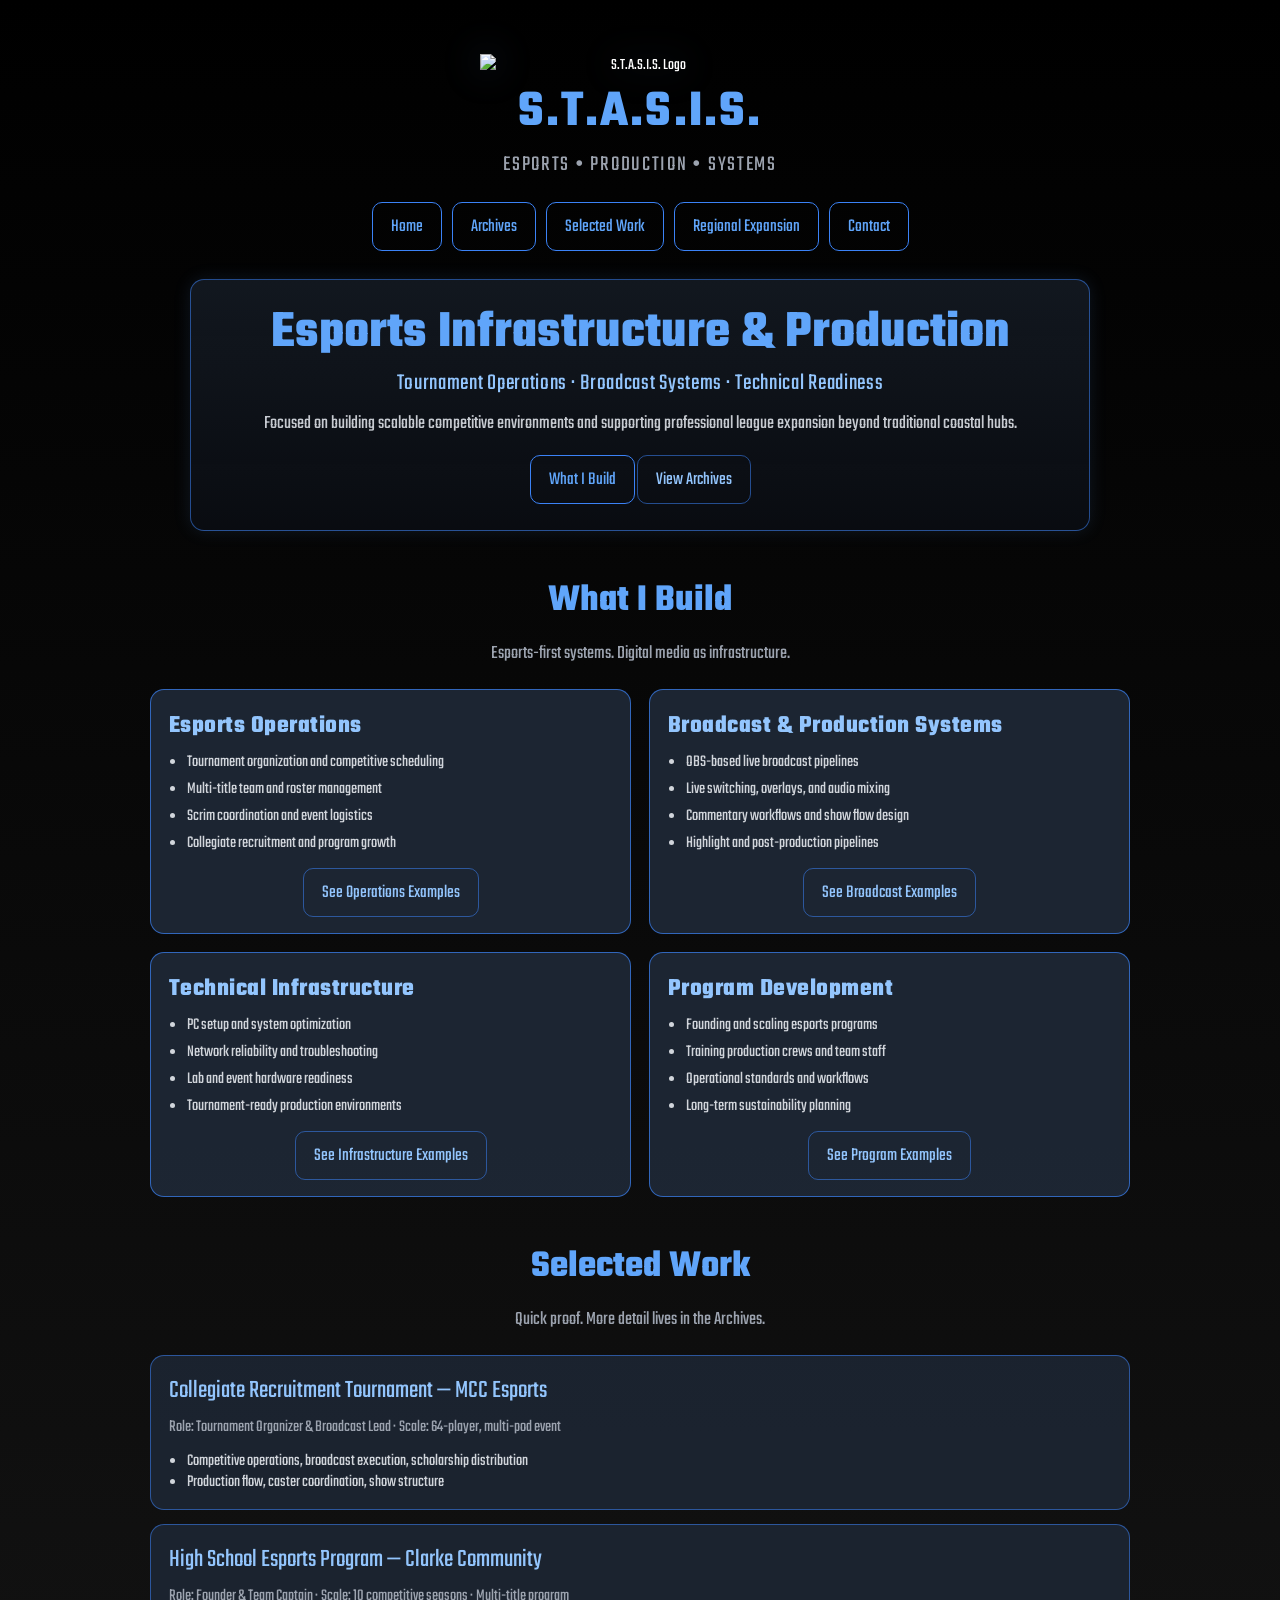
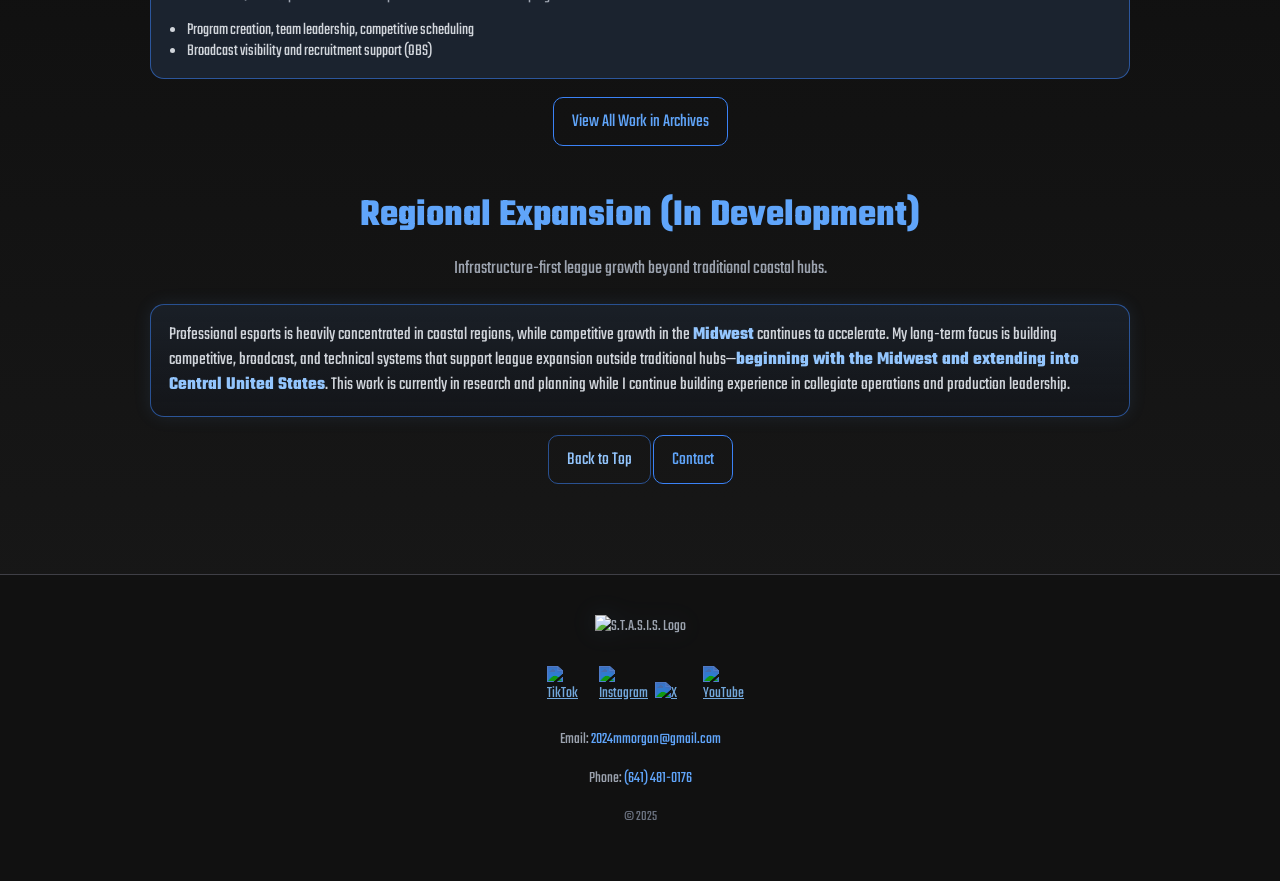
==== index.html @ 469e4b83 "Update index.html Fixed wording error with 'Central United States'" ====
<!DOCTYPE html>
<html lang="en">
<head>
  <meta charset="UTF-8" />
  <meta name="viewport" content="width=device-width, initial-scale=1.0" />
  <title>S.T.A.S.I.S. Portfolio</title>
  <link rel="preconnect" href="https://fonts.googleapis.com">
  <link rel="preconnect" href="https://fonts.gstatic.com" crossorigin>
  <link href="https://fonts.googleapis.com/css2?family=Teko:wght@300..700&display=swap" rel="stylesheet">
  <style>
    :root{
      --primary:#60a5fa;
      --accent:#3b82f6;
      --highlight:#93c5fd;
      --text:#d1d5db;
      --muted:#9ca3af;
      --panel:#1f2937;
      --panel2:#111827;
      --border:#3b82f6;
      --bg1:#000000;
      --bg2:#1a1a1a;
      --shadow: 0 0 20px rgba(96,165,250,.35);
    }
    *{box-sizing:border-box;}
    body{
      margin:0;
      padding:0;
      font-family:'Teko', sans-serif;
      background: linear-gradient(to bottom, var(--bg1), var(--bg2));
      color:white;
      text-align:center;
    }
    .container{
      padding: 44px 20px 20px;
      max-width: 1100px;
      margin: 0 auto;
    }
    header{
      display:flex;
      flex-direction:column;
      align-items:center;
      gap: 10px;
      margin-bottom: 10px;
    }
    .logo-img{
      width: min(320px, 80vw);
      height:auto;
      margin-top: 10px;
      filter: drop-shadow(0 0 18px rgba(96,165,250,.25));
    }
    .site-name{
      font-size: 3.25rem;
      color: var(--primary);
      margin: 0;
      letter-spacing: .04em;
      line-height: 1;
    }
    .site-tagline{
      color: var(--muted);
      text-transform: uppercase;
      font-size: 1.35rem;
      margin: 0;
      letter-spacing: .08em;
    }

    nav{
      margin: 22px 0 10px;
      display:flex;
      flex-wrap:wrap;
      justify-content:center;
      gap: 10px;
    }
    .button{
      background: transparent;
      border: 1px solid var(--border);
      color: var(--primary);
      padding: 10px 18px;
      cursor: pointer;
      border-radius: 10px;
      font-size: 1.15rem;
      text-decoration:none;
      display:inline-block;
      transition: transform .15s ease, box-shadow .25s ease, background .25s ease, color .25s ease;
      user-select:none;
    }
    .button:hover{
      background: var(--accent);
      color: white;
      box-shadow: var(--shadow);
      transform: translateY(-1px);
    }
    .button.secondary{
      border-color: rgba(59,130,246,.55);
      color: var(--highlight);
    }

    .hero{
      margin: 28px auto 10px;
      max-width: 900px;
      padding: 26px 18px;
      border-radius: 14px;
      background: linear-gradient(180deg, rgba(31,41,55,.55), rgba(17,24,39,.35));
      border: 1px solid rgba(59,130,246,.55);
      box-shadow: 0 0 18px rgba(96,165,250,.12);
    }
    .hero h1{
      font-size: 3.3rem;
      color: var(--primary);
      margin: 0 0 6px;
      line-height: 1.05;
    }
    .hero .subline{
      font-size: 1.45rem;
      color: var(--highlight);
      margin: 0 0 10px;
      letter-spacing: .03em;
    }
    .hero .focus{
      font-size: 1.2rem;
      color: var(--text);
      margin: 0;
      opacity: .95;
    }

    section{
      text-align:left;
      margin: 42px auto 0;
      max-width: 980px;
    }
    .section-title{
      text-align:center;
      font-size: 2.4rem;
      color: var(--primary);
      margin: 0 0 12px;
    }
    .section-desc{
      text-align:center;
      color: var(--muted);
      font-size: 1.2rem;
      margin: 0 0 22px;
    }

    .grid{
      display:grid;
      grid-template-columns: repeat(12, 1fr);
      gap: 18px;
    }
    .card{
      background-color: rgba(31,41,55,.92);
      border: 1px solid rgba(59,130,246,.7);
      padding: 18px 18px 16px;
      border-radius: 14px;
      transition: box-shadow .25s ease, transform .15s ease;
      box-shadow: 0 0 0 rgba(96,165,250,0);
    }
    .card:hover{
      box-shadow: var(--shadow);
      transform: translateY(-1px);
    }
    .card h3{
      margin: 0 0 8px;
      color: var(--highlight);
      font-size: 1.55rem;
      letter-spacing: .02em;
    }
    .card ul{
      margin: 0;
      padding-left: 18px;
      color: var(--text);
      font-size: 1.05rem;
      line-height: 1.25;
    }
    .card li{ margin: 6px 0; }
    .card .card-actions{
      margin-top: 14px;
      text-align:center;
    }

    /* Layout spans */
    .span-6{ grid-column: span 6; }
    .span-12{ grid-column: span 12; }

    .work-list{
      display:flex;
      flex-direction:column;
      gap: 14px;
    }
    .work-item{
      background: rgba(31,41,55,.8);
      border: 1px solid rgba(59,130,246,.55);
      border-radius: 14px;
      padding: 16px 18px;
      display:flex;
      flex-direction:column;
      gap: 6px;
    }
    .work-item .title{
      font-size: 1.6rem;
      color: var(--highlight);
      margin: 0;
    }
    .work-item .meta{
      color: var(--muted);
      font-size: 1.05rem;
      margin: 0;
    }
    .work-item .bullets{
      margin: 6px 0 0;
      padding-left: 18px;
      color: var(--text);
      font-size: 1.05rem;
      line-height: 1.25;
    }
    .callout{
      background: linear-gradient(180deg, rgba(31,41,55,.55), rgba(17,24,39,.25));
      border: 1px solid rgba(59,130,246,.55);
      border-radius: 14px;
      padding: 18px 18px;
      color: var(--text);
      box-shadow: 0 0 18px rgba(96,165,250,.10);
    }
    .callout strong{ color: var(--highlight); }

    .section-actions{
      text-align:center;
      margin-top: 18px;
    }

    footer{
      margin-top: 70px;
      padding: 40px 20px;
      background-color: #111;
      color: var(--muted);
      font-size: 1rem;
      text-align: center;
      border-top: 1px solid #3f3f46;
    }
    .footer-logo{
      max-width: 150px;
      margin: 0 auto 10px;
      filter: drop-shadow(0 0 12px rgba(96,165,250,.12));
    }
    .social-icons{
      margin: 18px 0 10px;
    }
    .social-icons a{
      margin: 0 10px;
      display:inline-block;
      width: 30px;
      height: 30px;
      filter: invert(59%) sepia(18%) saturate(1632%) hue-rotate(179deg) brightness(92%) contrast(86%);
    }
    .social-icons img{ width:100%; height:auto; }
    .contact-info{
      margin-top: 6px;
      color: var(--muted);
    }
    .contact-info a{
      color: var(--primary);
      text-decoration: none;
    }
    .contact-info a:hover{ text-decoration: underline; }
    .footer-note{
      font-size: .9rem;
      color: #6b7280;
      margin-top: 10px;
    }

    @media (max-width: 860px){
      .span-6{ grid-column: span 12; }
      .hero h1{ font-size: 2.7rem; }
      .site-name{ font-size: 2.8rem; }
    }
  </style>
</head>

<body>
  <div class="container">
    <header>
      <img src="logo.png" alt="S.T.A.S.I.S. Logo" class="logo-img">
      <h1 class="site-name">S.T.A.S.I.S.</h1>
      <p class="site-tagline">Esports • Production • Systems</p>
    </header>

    <nav>
      <a href="index.html" class="button">Home</a>
      <a href="archives.html" class="button">Archives</a>
      <a href="selected-work.html" class="button">Selected Work</a>
      <a href="regional-expansion.html" class="button">Regional Expansion</a>
      <a href="contact.html" class="button">Contact</a>
    </nav>

    <div class="hero" id="top">
      <h1>Esports Infrastructure &amp; Production</h1>
      <p class="subline">Tournament Operations · Broadcast Systems · Technical Readiness</p>
      <p class="focus">Focused on building scalable competitive environments and supporting professional league expansion beyond traditional coastal hubs.</p>
      <div class="section-actions">
        <a class="button" href="#what-i-build">What I Build</a>
        <a class="button secondary" href="archives.html">View Archives</a>
      </div>
    </div>

    <!-- WHAT I BUILD -->
    <section id="what-i-build">
      <h2 class="section-title">What I Build</h2>
      <p class="section-desc">Esports-first systems. Digital media as infrastructure.</p>

      <div class="grid">
        <div class="card span-6" id="ops">
          <h3>Esports Operations</h3>
          <ul>
            <li>Tournament organization and competitive scheduling</li>
            <li>Multi-title team and roster management</li>
            <li>Scrim coordination and event logistics</li>
            <li>Collegiate recruitment and program growth</li>
          </ul>
          <div class="card-actions">
            <a class="button secondary" href="#selected-work">See Operations Examples</a>
          </div>
        </div>

        <div class="card span-6" id="broadcast">
          <h3>Broadcast &amp; Production Systems</h3>
          <ul>
            <li>OBS-based live broadcast pipelines</li>
            <li>Live switching, overlays, and audio mixing</li>
            <li>Commentary workflows and show flow design</li>
            <li>Highlight and post-production pipelines</li>
          </ul>
          <div class="card-actions">
            <a class="button secondary" href="#selected-work">See Broadcast Examples</a>
          </div>
        </div>

        <div class="card span-6" id="infra">
          <h3>Technical Infrastructure</h3>
          <ul>
            <li>PC setup and system optimization</li>
            <li>Network reliability and troubleshooting</li>
            <li>Lab and event hardware readiness</li>
            <li>Tournament-ready production environments</li>
          </ul>
          <div class="card-actions">
            <a class="button secondary" href="#selected-work">See Infrastructure Examples</a>
          </div>
        </div>

        <div class="card span-6" id="program">
          <h3>Program Development</h3>
          <ul>
            <li>Founding and scaling esports programs</li>
            <li>Training production crews and team staff</li>
            <li>Operational standards and workflows</li>
            <li>Long-term sustainability planning</li>
          </ul>
          <div class="card-actions">
            <a class="button secondary" href="#selected-work">See Program Examples</a>
          </div>
        </div>
      </div>
    </section>

    <!-- SELECTED WORK -->
    <section id="selected-work">
      <h2 class="section-title">Selected Work</h2>
      <p class="section-desc">Quick proof. More detail lives in the Archives.</p>

      <div class="work-list">
        <div class="work-item">
          <p class="title">Collegiate Recruitment Tournament — MCC Esports</p>
          <p class="meta">Role: Tournament Organizer &amp; Broadcast Lead · Scale: 64-player, multi-pod event</p>
          <ul class="bullets">
            <li>Competitive operations, broadcast execution, scholarship distribution</li>
            <li>Production flow, caster coordination, show structure</li>
          </ul>
        </div>

        <div class="work-item">
          <p class="title">High School Esports Program — Clarke Community</p>
          <p class="meta">Role: Founder &amp; Team Captain · Scale: 10 competitive seasons · Multi-title program</p>
          <ul class="bullets">
            <li>Program creation, team leadership, competitive scheduling</li>
            <li>Broadcast visibility and recruitment support (OBS)</li>
          </ul>
        </div>
      </div>

      <div class="section-actions">
        <a class="button" href="archives.html">View All Work in Archives</a>
      </div>
    </section>

    <!-- REGIONAL EXPANSION -->
    <section id="regional-expansion">
      <h2 class="section-title">Regional Expansion (In Development)</h2>
      <p class="section-desc">Infrastructure-first league growth beyond traditional coastal hubs.</p>

      <div class="callout">
        <p style="margin:0; font-size:1.15rem; line-height:1.35;">
          Professional esports is heavily concentrated in coastal regions, while competitive growth in the <strong>Midwest</strong> continues to accelerate.
          My long-term focus is building competitive, broadcast, and technical systems that support league expansion outside traditional hubs—<strong>beginning with the Midwest and extending into Central United States</strong>.
          This work is currently in research and planning while I continue building experience in collegiate operations and production leadership.
        </p>
      </div>

      <div class="section-actions">
        <a class="button secondary" href="#top">Back to Top</a>
        <a class="button" href="contact.html">Contact</a>
      </div>
    </section>
  </div>

  <footer>
    <img src="logo.png" alt="S.T.A.S.I.S. Logo" class="footer-logo">
    <div class="social-icons">
      <a href="https://www.tiktok.com/@stasiscreations"><img src="https://cdn.jsdelivr.net/gh/simple-icons/simple-icons/icons/tiktok.svg" alt="TikTok"></a>
      <a href="https://www.instagram.com/s.t.a.s.i.s.creations/"><img src="https://cdn.jsdelivr.net/gh/simple-icons/simple-icons/icons/instagram.svg" alt="Instagram"></a>
      <a href="https://x.com/STASISCreations"><img src="https://cdn.jsdelivr.net/gh/simple-icons/simple-icons/icons/x.svg" alt="X"></a>
      <a href="https://youtube.com/@s.t.a.s.i.s.creations?si=-Fs0fCCxNRzDaB8p"><img src="https://cdn.jsdelivr.net/gh/simple-icons/simple-icons/icons/youtube.svg" alt="YouTube"></a>
    </div>
    <div class="contact-info">
      <p>Email: <a href="mailto:2024mmorgan@gmail.com">2024mmorgan@gmail.com</a></p>
      <p>Phone: <a href="tel:+16414810176">(641) 481-0176</a></p>
    </div>
    <p class="footer-note">© 2025</p>
  </footer>
</body>
</html>
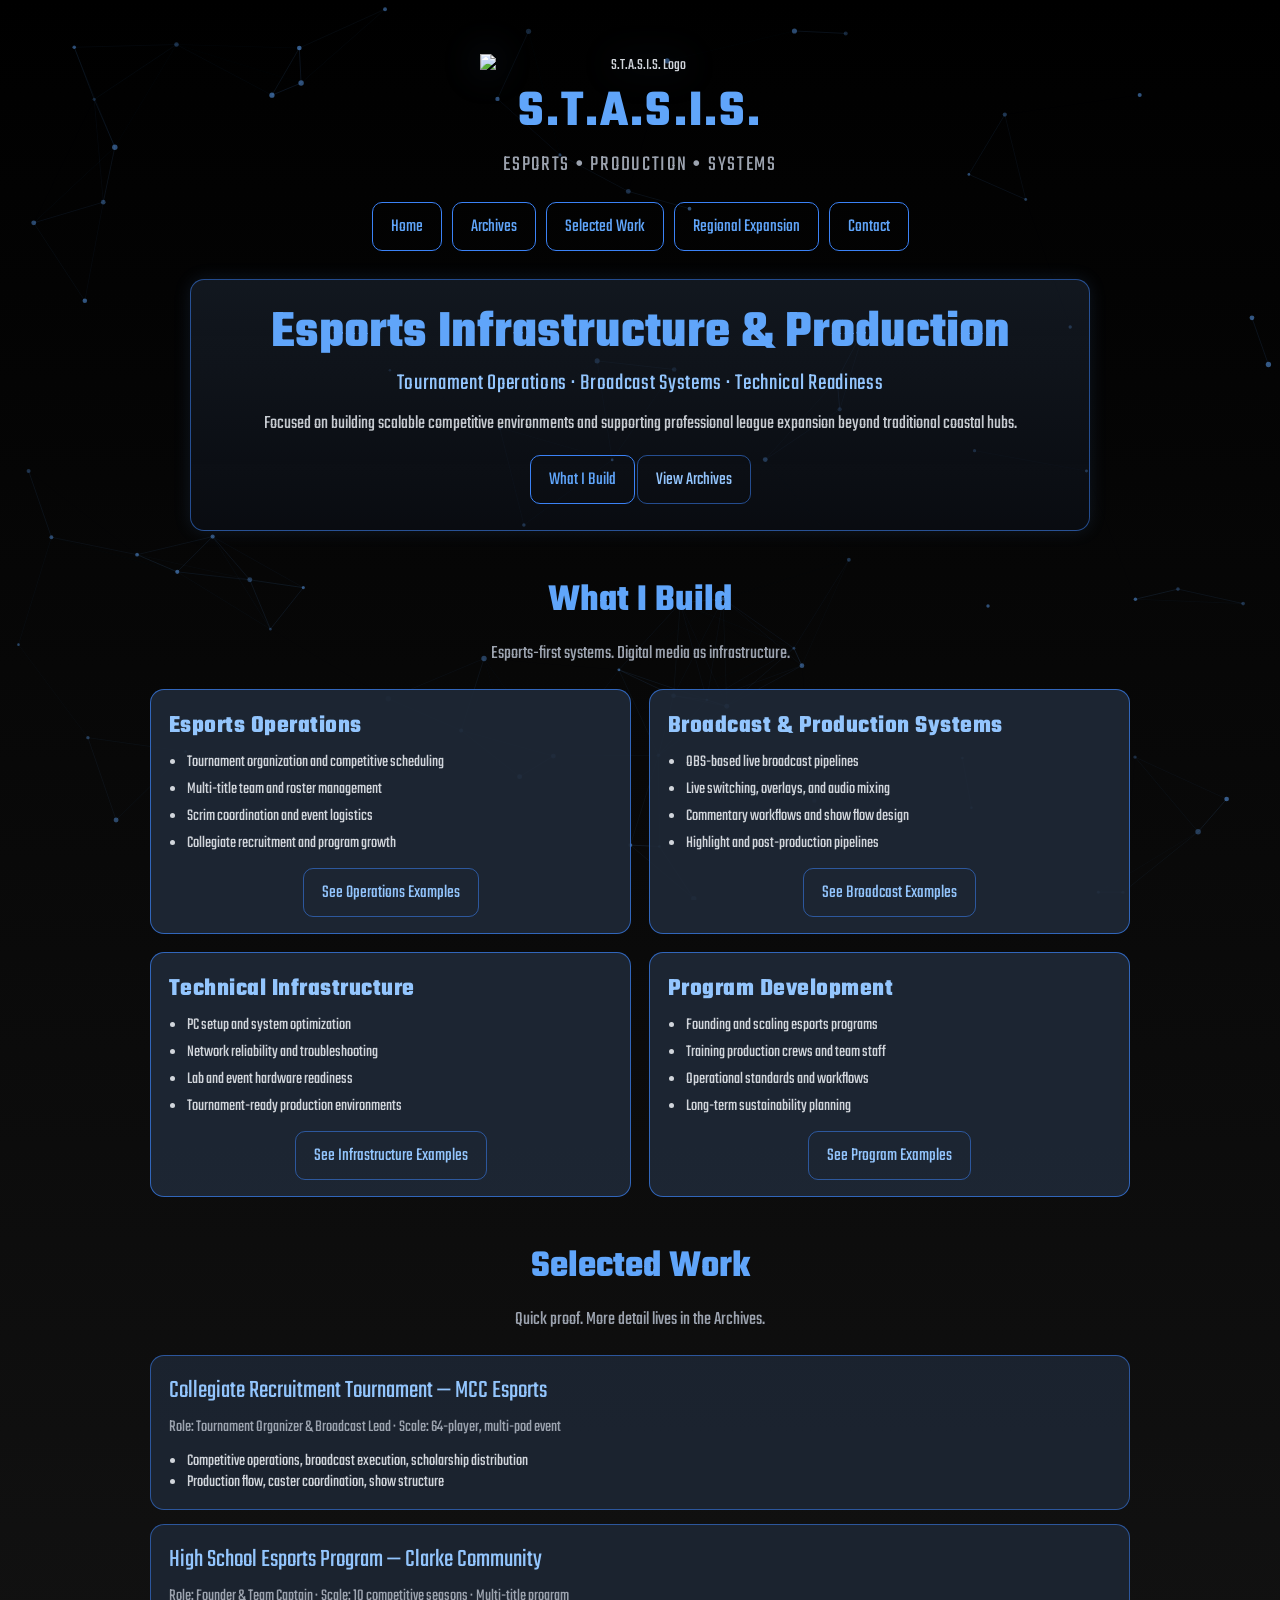
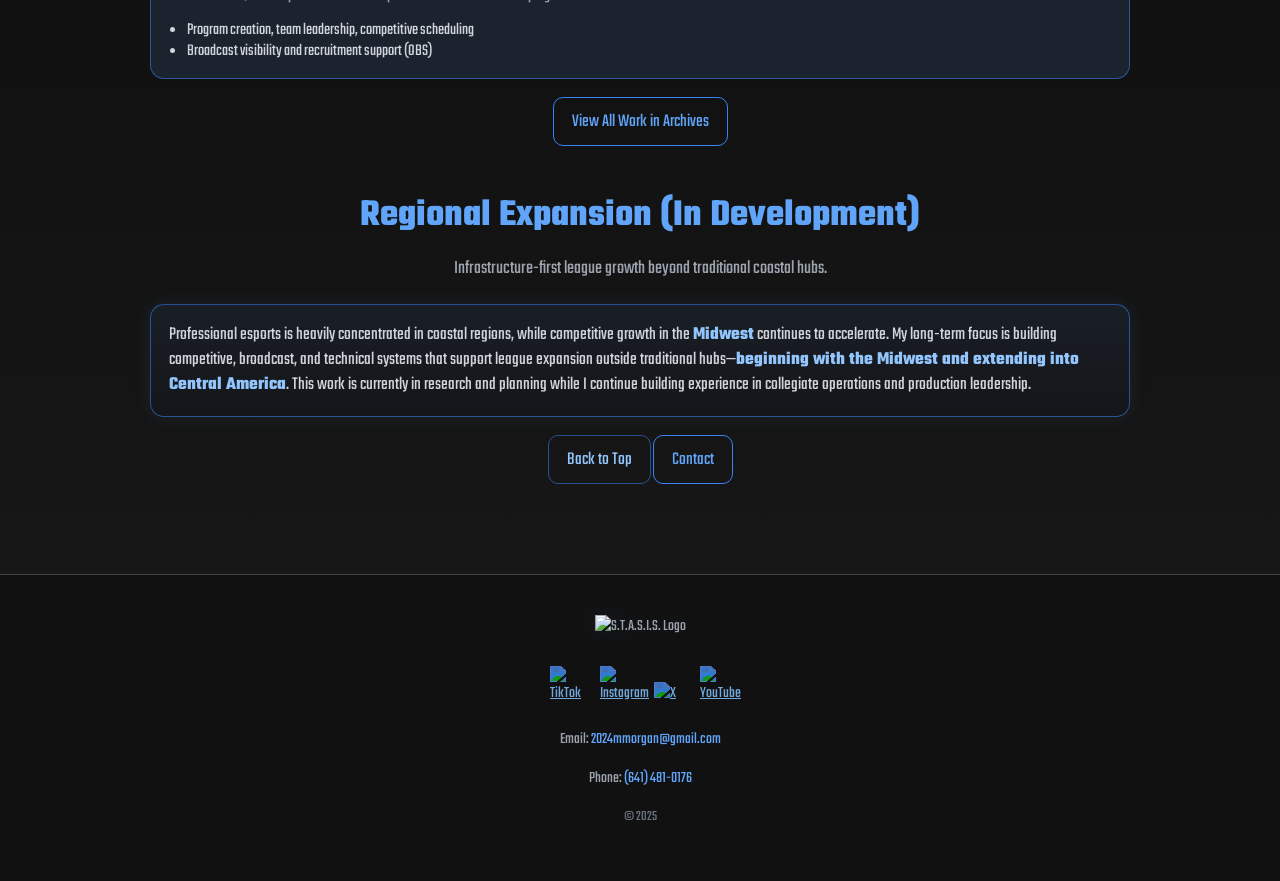
==== commit 5c82987a: "Add files via upload" ====
--- a/index.html
+++ b/index.html
@@ -4,96 +4,20 @@
   <meta charset="UTF-8" />
   <meta name="viewport" content="width=device-width, initial-scale=1.0" />
   <title>S.T.A.S.I.S. Portfolio</title>
+  <meta property="og:title" content="S.T.A.S.I.S. — Esports Infrastructure & Production">
+  <meta property="og:description" content="Tournament operations, broadcast systems, and technical infrastructure for collegiate and professional esports.">
+  <meta property="og:type" content="website">
   <link rel="preconnect" href="https://fonts.googleapis.com">
   <link rel="preconnect" href="https://fonts.gstatic.com" crossorigin>
   <link href="https://fonts.googleapis.com/css2?family=Teko:wght@300..700&display=swap" rel="stylesheet">
+  <link rel="stylesheet" href="style.css">
+  <script src="components.js" defer></script>
   <style>
-    :root{
-      --primary:#60a5fa;
-      --accent:#3b82f6;
-      --highlight:#93c5fd;
-      --text:#d1d5db;
-      --muted:#9ca3af;
-      --panel:#1f2937;
-      --panel2:#111827;
-      --border:#3b82f6;
-      --bg1:#000000;
-      --bg2:#1a1a1a;
-      --shadow: 0 0 20px rgba(96,165,250,.35);
-    }
-    *{box-sizing:border-box;}
-    body{
-      margin:0;
-      padding:0;
-      font-family:'Teko', sans-serif;
-      background: linear-gradient(to bottom, var(--bg1), var(--bg2));
-      color:white;
-      text-align:center;
-    }
     .container{
       padding: 44px 20px 20px;
       max-width: 1100px;
       margin: 0 auto;
     }
-    header{
-      display:flex;
-      flex-direction:column;
-      align-items:center;
-      gap: 10px;
-      margin-bottom: 10px;
-    }
-    .logo-img{
-      width: min(320px, 80vw);
-      height:auto;
-      margin-top: 10px;
-      filter: drop-shadow(0 0 18px rgba(96,165,250,.25));
-    }
-    .site-name{
-      font-size: 3.25rem;
-      color: var(--primary);
-      margin: 0;
-      letter-spacing: .04em;
-      line-height: 1;
-    }
-    .site-tagline{
-      color: var(--muted);
-      text-transform: uppercase;
-      font-size: 1.35rem;
-      margin: 0;
-      letter-spacing: .08em;
-    }
-
-    nav{
-      margin: 22px 0 10px;
-      display:flex;
-      flex-wrap:wrap;
-      justify-content:center;
-      gap: 10px;
-    }
-    .button{
-      background: transparent;
-      border: 1px solid var(--border);
-      color: var(--primary);
-      padding: 10px 18px;
-      cursor: pointer;
-      border-radius: 10px;
-      font-size: 1.15rem;
-      text-decoration:none;
-      display:inline-block;
-      transition: transform .15s ease, box-shadow .25s ease, background .25s ease, color .25s ease;
-      user-select:none;
-    }
-    .button:hover{
-      background: var(--accent);
-      color: white;
-      box-shadow: var(--shadow);
-      transform: translateY(-1px);
-    }
-    .button.secondary{
-      border-color: rgba(59,130,246,.55);
-      color: var(--highlight);
-    }
-
     .hero{
       margin: 28px auto 10px;
       max-width: 900px;
@@ -121,7 +45,6 @@
       margin: 0;
       opacity: .95;
     }
-
     section{
       text-align:left;
       margin: 42px auto 0;
@@ -139,7 +62,6 @@
       font-size: 1.2rem;
       margin: 0 0 22px;
     }
-
     .grid{
       display:grid;
       grid-template-columns: repeat(12, 1fr);
@@ -175,11 +97,8 @@
       margin-top: 14px;
       text-align:center;
     }
-
-    /* Layout spans */
     .span-6{ grid-column: span 6; }
     .span-12{ grid-column: span 12; }
-
     .work-list{
       display:flex;
       flex-direction:column;
@@ -215,57 +134,15 @@
       background: linear-gradient(180deg, rgba(31,41,55,.55), rgba(17,24,39,.25));
       border: 1px solid rgba(59,130,246,.55);
       border-radius: 14px;
-      padding: 18px 18px;
+      padding: 18px;
       color: var(--text);
       box-shadow: 0 0 18px rgba(96,165,250,.10);
     }
     .callout strong{ color: var(--highlight); }
-
     .section-actions{
       text-align:center;
       margin-top: 18px;
     }
-
-    footer{
-      margin-top: 70px;
-      padding: 40px 20px;
-      background-color: #111;
-      color: var(--muted);
-      font-size: 1rem;
-      text-align: center;
-      border-top: 1px solid #3f3f46;
-    }
-    .footer-logo{
-      max-width: 150px;
-      margin: 0 auto 10px;
-      filter: drop-shadow(0 0 12px rgba(96,165,250,.12));
-    }
-    .social-icons{
-      margin: 18px 0 10px;
-    }
-    .social-icons a{
-      margin: 0 10px;
-      display:inline-block;
-      width: 30px;
-      height: 30px;
-      filter: invert(59%) sepia(18%) saturate(1632%) hue-rotate(179deg) brightness(92%) contrast(86%);
-    }
-    .social-icons img{ width:100%; height:auto; }
-    .contact-info{
-      margin-top: 6px;
-      color: var(--muted);
-    }
-    .contact-info a{
-      color: var(--primary);
-      text-decoration: none;
-    }
-    .contact-info a:hover{ text-decoration: underline; }
-    .footer-note{
-      font-size: .9rem;
-      color: #6b7280;
-      margin-top: 10px;
-    }
-
     @media (max-width: 860px){
       .span-6{ grid-column: span 12; }
       .hero h1{ font-size: 2.7rem; }
@@ -282,13 +159,7 @@
       <p class="site-tagline">Esports • Production • Systems</p>
     </header>
 
-    <nav>
-      <a href="index.html" class="button">Home</a>
-      <a href="archives.html" class="button">Archives</a>
-      <a href="selected-work.html" class="button">Selected Work</a>
-      <a href="regional-expansion.html" class="button">Regional Expansion</a>
-      <a href="contact.html" class="button">Contact</a>
-    </nav>
+    <div id="site-nav"></div>
 
     <div class="hero" id="top">
       <h1>Esports Infrastructure &amp; Production</h1>
@@ -398,7 +269,7 @@
       <div class="callout">
         <p style="margin:0; font-size:1.15rem; line-height:1.35;">
           Professional esports is heavily concentrated in coastal regions, while competitive growth in the <strong>Midwest</strong> continues to accelerate.
-          My long-term focus is building competitive, broadcast, and technical systems that support league expansion outside traditional hubs—<strong>beginning with the Midwest and extending into Central United States</strong>.
+          My long-term focus is building competitive, broadcast, and technical systems that support league expansion outside traditional hubs—<strong>beginning with the Midwest and extending into Central America</strong>.
           This work is currently in research and planning while I continue building experience in collegiate operations and production leadership.
         </p>
       </div>
@@ -410,19 +281,6 @@
     </section>
   </div>
 
-  <footer>
-    <img src="logo.png" alt="S.T.A.S.I.S. Logo" class="footer-logo">
-    <div class="social-icons">
-      <a href="https://www.tiktok.com/@stasiscreations"><img src="https://cdn.jsdelivr.net/gh/simple-icons/simple-icons/icons/tiktok.svg" alt="TikTok"></a>
-      <a href="https://www.instagram.com/s.t.a.s.i.s.creations/"><img src="https://cdn.jsdelivr.net/gh/simple-icons/simple-icons/icons/instagram.svg" alt="Instagram"></a>
-      <a href="https://x.com/STASISCreations"><img src="https://cdn.jsdelivr.net/gh/simple-icons/simple-icons/icons/x.svg" alt="X"></a>
-      <a href="https://youtube.com/@s.t.a.s.i.s.creations?si=-Fs0fCCxNRzDaB8p"><img src="https://cdn.jsdelivr.net/gh/simple-icons/simple-icons/icons/youtube.svg" alt="YouTube"></a>
-    </div>
-    <div class="contact-info">
-      <p>Email: <a href="mailto:2024mmorgan@gmail.com">2024mmorgan@gmail.com</a></p>
-      <p>Phone: <a href="tel:+16414810176">(641) 481-0176</a></p>
-    </div>
-    <p class="footer-note">© 2025</p>
-  </footer>
+  <div id="site-footer"></div>
 </body>
 </html>
--- a/style.css
+++ b/style.css
@@ -0,0 +1,129 @@
+:root {
+  --primary: #60a5fa;
+  --accent: #3b82f6;
+  --highlight: #93c5fd;
+  --text: #d1d5db;
+  --muted: #9ca3af;
+  --panel: #1f2937;
+  --panel2: #111827;
+  --border: #3b82f6;
+  --bg1: #000000;
+  --bg2: #1a1a1a;
+  --shadow: 0 0 20px rgba(96,165,250,.35);
+}
+
+*, *::before, *::after { box-sizing: border-box; }
+
+body {
+  margin: 0;
+  padding: 0;
+  font-family: 'Teko', sans-serif;
+  background: linear-gradient(to bottom, var(--bg1), var(--bg2));
+  color: var(--text);
+  text-align: center;
+}
+
+/* Header branding (used on index.html) */
+header {
+  display: flex;
+  flex-direction: column;
+  align-items: center;
+  gap: 10px;
+  margin-bottom: 10px;
+}
+.logo-img {
+  width: min(320px, 80vw);
+  height: auto;
+  margin-top: 10px;
+  filter: drop-shadow(0 0 18px rgba(96,165,250,.25));
+}
+.site-name {
+  font-size: 3.25rem;
+  color: var(--primary);
+  margin: 0;
+  letter-spacing: .04em;
+  line-height: 1;
+}
+.site-tagline {
+  color: var(--muted);
+  text-transform: uppercase;
+  font-size: 1.35rem;
+  margin: 0;
+  letter-spacing: .08em;
+}
+
+/* Nav */
+nav {
+  margin: 22px 0 10px;
+  display: flex;
+  flex-wrap: wrap;
+  justify-content: center;
+  gap: 10px;
+}
+
+/* Button */
+.button {
+  background: transparent;
+  border: 1px solid var(--border);
+  color: var(--primary);
+  padding: 10px 18px;
+  cursor: pointer;
+  border-radius: 10px;
+  font-size: 1.15rem;
+  font-family: inherit;
+  text-decoration: none;
+  display: inline-block;
+  transition: transform .15s ease, box-shadow .25s ease, background .25s ease, color .25s ease;
+  user-select: none;
+}
+.button:hover {
+  background: var(--accent);
+  color: white;
+  box-shadow: var(--shadow);
+  transform: translateY(-1px);
+}
+.button.secondary {
+  border-color: rgba(59,130,246,.55);
+  color: var(--highlight);
+}
+
+/* Footer */
+footer {
+  margin-top: 70px;
+  padding: 40px 20px;
+  background-color: #111;
+  color: var(--muted);
+  font-size: 1rem;
+  text-align: center;
+  border-top: 1px solid #3f3f46;
+}
+.footer-logo {
+  max-width: 150px;
+  margin: 0 auto 10px;
+  filter: drop-shadow(0 0 12px rgba(96,165,250,.12));
+}
+.social-icons {
+  margin: 18px 0 10px;
+}
+.social-icons a {
+  margin: 0 10px;
+  display: inline-block;
+  width: 30px;
+  height: 30px;
+  filter: invert(59%) sepia(18%) saturate(1632%) hue-rotate(179deg) brightness(92%) contrast(86%);
+}
+.social-icons img { width: 100%; height: auto; }
+.contact-info {
+  margin-top: 6px;
+  color: var(--muted);
+}
+.contact-info a {
+  color: var(--primary);
+  text-decoration: none;
+}
+.contact-info a:hover { text-decoration: underline; }
+.footer-note {
+  font-size: .9rem;
+  color: #6b7280;
+  margin-top: 10px;
+}
